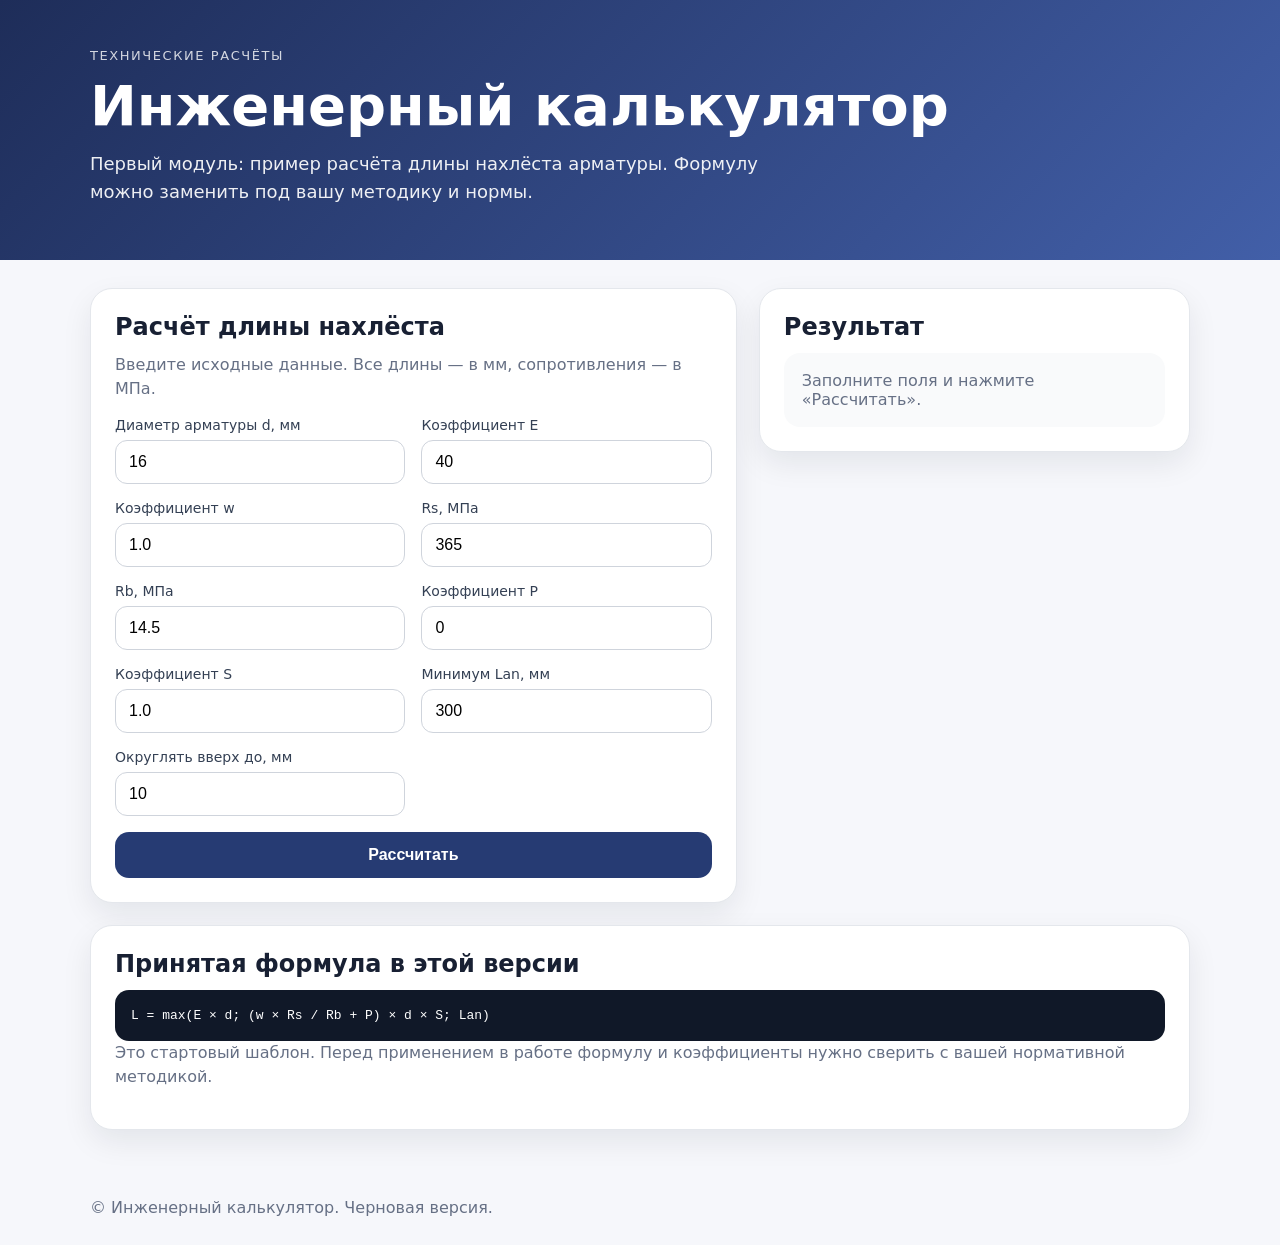
==== index.html @ dcd6c92c "Add files via upload" ====
<!doctype html>
<html lang="ru">
<head>
  <meta charset="utf-8" />
  <meta name="viewport" content="width=device-width, initial-scale=1" />
  <title>Инженерный калькулятор</title>
  <link rel="stylesheet" href="style.css" />
</head>
<body>
  <header class="hero">
    <div class="container">
      <p class="eyebrow">Технические расчёты</p>
      <h1>Инженерный калькулятор</h1>
      <p class="lead">Первый модуль: пример расчёта длины нахлёста арматуры. Формулу можно заменить под вашу методику и нормы.</p>
    </div>
  </header>

  <main class="container layout">
    <section class="card">
      <h2>Расчёт длины нахлёста</h2>
      <p class="muted">Введите исходные данные. Все длины — в мм, сопротивления — в МПа.</p>

      <form id="lap-form" class="form-grid">
        <label>
          Диаметр арматуры d, мм
          <input id="d" type="number" step="0.1" min="1" value="16" required />
        </label>

        <label>
          Коэффициент E
          <input id="E" type="number" step="0.1" value="40" required />
        </label>

        <label>
          Коэффициент w
          <input id="w" type="number" step="0.01" value="1.0" required />
        </label>

        <label>
          Rs, МПа
          <input id="Rs" type="number" step="0.1" value="365" required />
        </label>

        <label>
          Rb, МПа
          <input id="Rb" type="number" step="0.1" min="0.1" value="14.5" required />
        </label>

        <label>
          Коэффициент P
          <input id="P" type="number" step="0.01" value="0" required />
        </label>

        <label>
          Коэффициент S
          <input id="S" type="number" step="0.01" value="1.0" required />
        </label>

        <label>
          Минимум Lan, мм
          <input id="Lan" type="number" step="1" value="300" required />
        </label>

        <label>
          Округлять вверх до, мм
          <input id="roundStep" type="number" step="1" min="1" value="10" required />
        </label>

        <button type="submit">Рассчитать</button>
      </form>
    </section>

    <section class="card result-card" aria-live="polite">
      <h2>Результат</h2>
      <div id="result" class="empty">
        Заполните поля и нажмите «Рассчитать».
      </div>
    </section>

    <section class="card notes">
      <h2>Принятая формула в этой версии</h2>
      <code>L = max(E × d; (w × Rs / Rb + P) × d × S; Lan)</code>
      <p class="muted">Это стартовый шаблон. Перед применением в работе формулу и коэффициенты нужно сверить с вашей нормативной методикой.</p>
    </section>
  </main>

  <footer class="footer">
    <div class="container">© Инженерный калькулятор. Черновая версия.</div>
  </footer>

  <script src="script.js"></script>
</body>
</html>
---- style.css ----
:root {
  --bg: #f6f7fb;
  --card: #ffffff;
  --text: #182033;
  --muted: #667085;
  --line: #e4e7ec;
  --accent: #263b73;
  --accent-light: #eef3ff;
  --danger: #b42318;
  --ok: #027a48;
  --shadow: 0 12px 30px rgba(16, 24, 40, 0.08);
}

* { box-sizing: border-box; }

body {
  margin: 0;
  font-family: system-ui, -apple-system, BlinkMacSystemFont, "Segoe UI", sans-serif;
  background: var(--bg);
  color: var(--text);
}

.container {
  width: min(1100px, calc(100% - 32px));
  margin: 0 auto;
}

.hero {
  padding: 48px 0 36px;
  background: linear-gradient(135deg, #1e2d59, #425fa8);
  color: white;
}

.eyebrow {
  margin: 0 0 10px;
  text-transform: uppercase;
  letter-spacing: 0.12em;
  font-size: 13px;
  opacity: 0.8;
}

h1, h2, p { margin-top: 0; }

h1 {
  font-size: clamp(34px, 5vw, 56px);
  margin-bottom: 12px;
}

h2 { margin-bottom: 12px; }

.lead {
  max-width: 720px;
  font-size: 18px;
  line-height: 1.55;
  opacity: 0.92;
}

.layout {
  display: grid;
  grid-template-columns: 1.2fr 0.8fr;
  gap: 22px;
  padding: 28px 0 40px;
}

.card {
  background: var(--card);
  border: 1px solid var(--line);
  border-radius: 22px;
  padding: 24px;
  box-shadow: var(--shadow);
}

.notes {
  grid-column: 1 / -1;
}

.muted {
  color: var(--muted);
  line-height: 1.5;
}

.form-grid {
  display: grid;
  grid-template-columns: repeat(2, minmax(0, 1fr));
  gap: 16px;
}

label {
  display: grid;
  gap: 7px;
  font-size: 14px;
  color: #344054;
}

input {
  width: 100%;
  padding: 12px 13px;
  border: 1px solid #cfd4dc;
  border-radius: 12px;
  font-size: 16px;
}

input:focus {
  outline: 3px solid var(--accent-light);
  border-color: var(--accent);
}

button {
  grid-column: 1 / -1;
  border: 0;
  border-radius: 14px;
  padding: 14px 18px;
  background: var(--accent);
  color: white;
  font-size: 16px;
  font-weight: 700;
  cursor: pointer;
}

button:hover { filter: brightness(1.08); }

.result-card {
  position: sticky;
  top: 20px;
  align-self: start;
}

.empty {
  color: var(--muted);
  background: #f9fafb;
  border-radius: 16px;
  padding: 18px;
}

.result-box {
  display: grid;
  gap: 12px;
}

.result-main {
  padding: 18px;
  border-radius: 18px;
  background: var(--accent-light);
}

.result-main strong {
  display: block;
  font-size: 34px;
  margin-top: 5px;
}

.check-ok { color: var(--ok); font-weight: 700; }
.check-warn { color: var(--danger); font-weight: 700; }

.table {
  width: 100%;
  border-collapse: collapse;
  overflow: hidden;
  border-radius: 14px;
}

.table th, .table td {
  padding: 10px 8px;
  border-bottom: 1px solid var(--line);
  text-align: left;
  font-size: 14px;
}

.table th { color: var(--muted); font-weight: 600; }

code {
  display: block;
  padding: 16px;
  border-radius: 14px;
  background: #101828;
  color: #ffffff;
  white-space: normal;
  line-height: 1.5;
}

.footer {
  padding: 28px 0;
  color: var(--muted);
}

@media (max-width: 820px) {
  .layout, .form-grid { grid-template-columns: 1fr; }
  .result-card { position: static; }
}
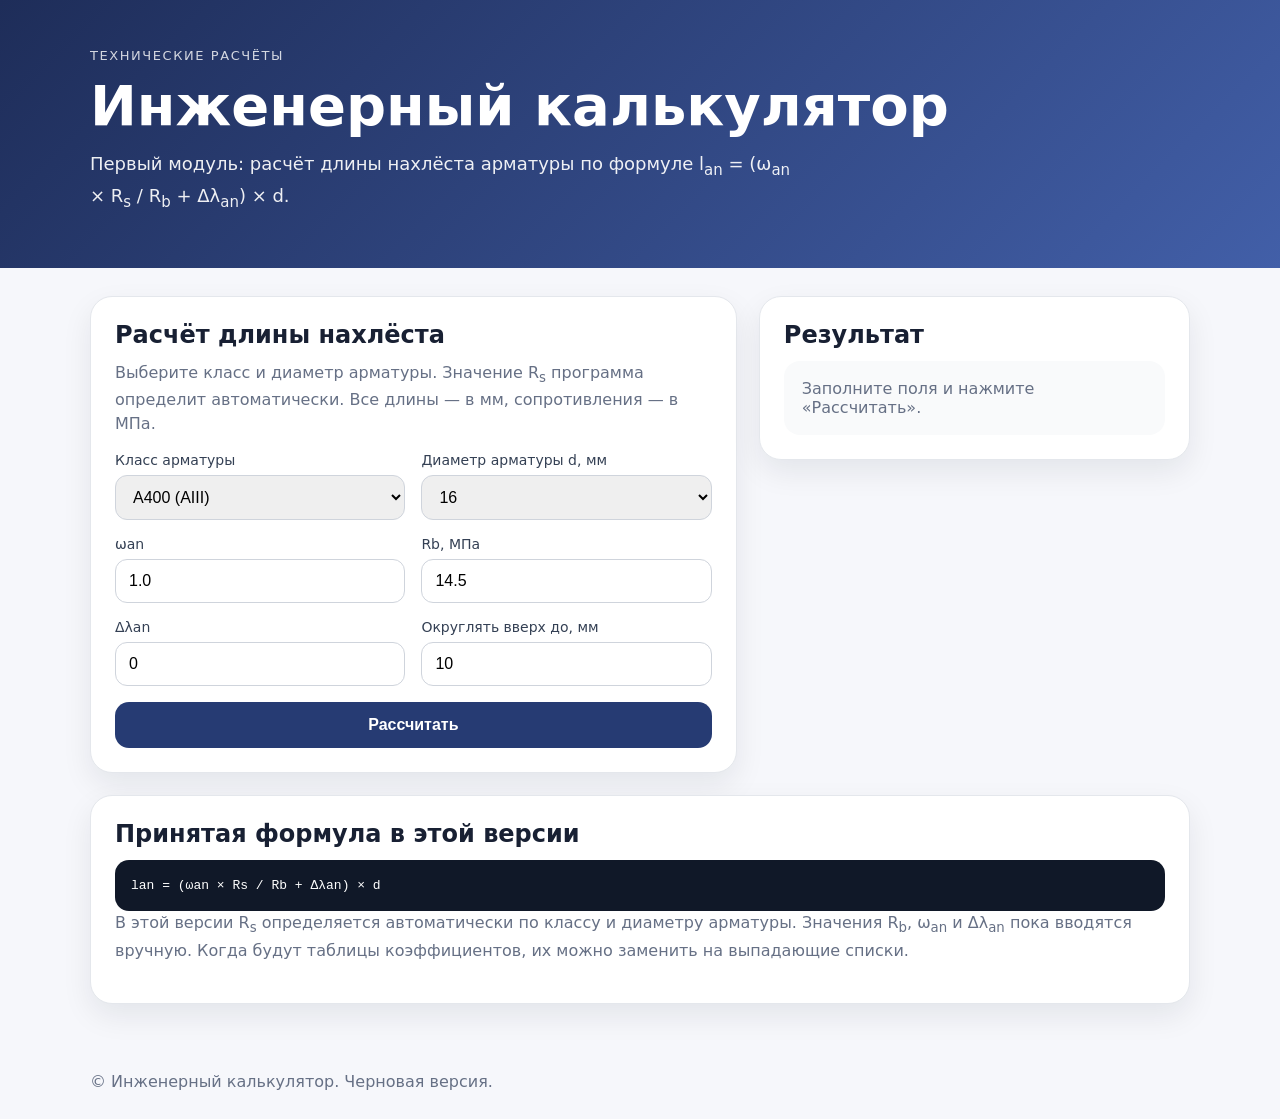
==== commit 939dc8a4: "Add files via upload" ====
--- a/index.html
+++ b/index.html
@@ -11,54 +11,59 @@
     <div class="container">
       <p class="eyebrow">Технические расчёты</p>
       <h1>Инженерный калькулятор</h1>
-      <p class="lead">Первый модуль: пример расчёта длины нахлёста арматуры. Формулу можно заменить под вашу методику и нормы.</p>
+      <p class="lead">Первый модуль: расчёт длины нахлёста арматуры по формуле l<sub>an</sub> = (ω<sub>an</sub> × R<sub>s</sub> / R<sub>b</sub> + Δλ<sub>an</sub>) × d.</p>
     </div>
   </header>
 
   <main class="container layout">
     <section class="card">
       <h2>Расчёт длины нахлёста</h2>
-      <p class="muted">Введите исходные данные. Все длины — в мм, сопротивления — в МПа.</p>
+      <p class="muted">Выберите класс и диаметр арматуры. Значение R<sub>s</sub> программа определит автоматически. Все длины — в мм, сопротивления — в МПа.</p>
 
       <form id="lap-form" class="form-grid">
         <label>
-          Диаметр арматуры d, мм
-          <input id="d" type="number" step="0.1" min="1" value="16" required />
+          Класс арматуры
+          <select id="rebarClass" required>
+            <option value="A240">A240 (AI)</option>
+            <option value="A300">A300 (AII)</option>
+            <option value="A400" selected>A400 (AIII)</option>
+            <option value="A500">A500</option>
+          </select>
         </label>
 
         <label>
-          Коэффициент E
-          <input id="E" type="number" step="0.1" value="40" required />
+          Диаметр арматуры d, мм
+          <select id="d" required>
+            <option value="6">6</option>
+            <option value="8">8</option>
+            <option value="10">10</option>
+            <option value="12">12</option>
+            <option value="14">14</option>
+            <option value="16" selected>16</option>
+            <option value="18">18</option>
+            <option value="20">20</option>
+            <option value="22">22</option>
+            <option value="25">25</option>
+            <option value="28">28</option>
+            <option value="32">32</option>
+            <option value="36">36</option>
+            <option value="40">40</option>
+          </select>
         </label>
 
         <label>
-          Коэффициент w
-          <input id="w" type="number" step="0.01" value="1.0" required />
-        </label>
-
-        <label>
-          Rs, МПа
-          <input id="Rs" type="number" step="0.1" value="365" required />
+          ωan
+          <input id="wan" type="number" step="0.01" value="1.0" required />
         </label>
 
         <label>
           Rb, МПа
-          <input id="Rb" type="number" step="0.1" min="0.1" value="14.5" required />
+          <input id="Rb" type="number" step="0.01" min="0.01" value="14.5" required />
         </label>
 
         <label>
-          Коэффициент P
-          <input id="P" type="number" step="0.01" value="0" required />
-        </label>
-
-        <label>
-          Коэффициент S
-          <input id="S" type="number" step="0.01" value="1.0" required />
-        </label>
-
-        <label>
-          Минимум Lan, мм
-          <input id="Lan" type="number" step="1" value="300" required />
+          Δλan
+          <input id="deltaLambdaAn" type="number" step="0.01" value="0" required />
         </label>
 
         <label>
@@ -79,8 +84,8 @@
 
     <section class="card notes">
       <h2>Принятая формула в этой версии</h2>
-      <code>L = max(E × d; (w × Rs / Rb + P) × d × S; Lan)</code>
-      <p class="muted">Это стартовый шаблон. Перед применением в работе формулу и коэффициенты нужно сверить с вашей нормативной методикой.</p>
+      <code>lan = (ωan × Rs / Rb + Δλan) × d</code>
+      <p class="muted">В этой версии R<sub>s</sub> определяется автоматически по классу и диаметру арматуры. Значения R<sub>b</sub>, ω<sub>an</sub> и Δλ<sub>an</sub> пока вводятся вручную. Когда будут таблицы коэффициентов, их можно заменить на выпадающие списки.</p>
     </section>
   </main>
 
--- a/style.css
+++ b/style.css
@@ -92,7 +92,7 @@
   color: #344054;
 }
 
-input {
+input, select {
   width: 100%;
   padding: 12px 13px;
   border: 1px solid #cfd4dc;
@@ -100,7 +100,7 @@
   font-size: 16px;
 }
 
-input:focus {
+input:focus, select:focus {
   outline: 3px solid var(--accent-light);
   border-color: var(--accent);
 }
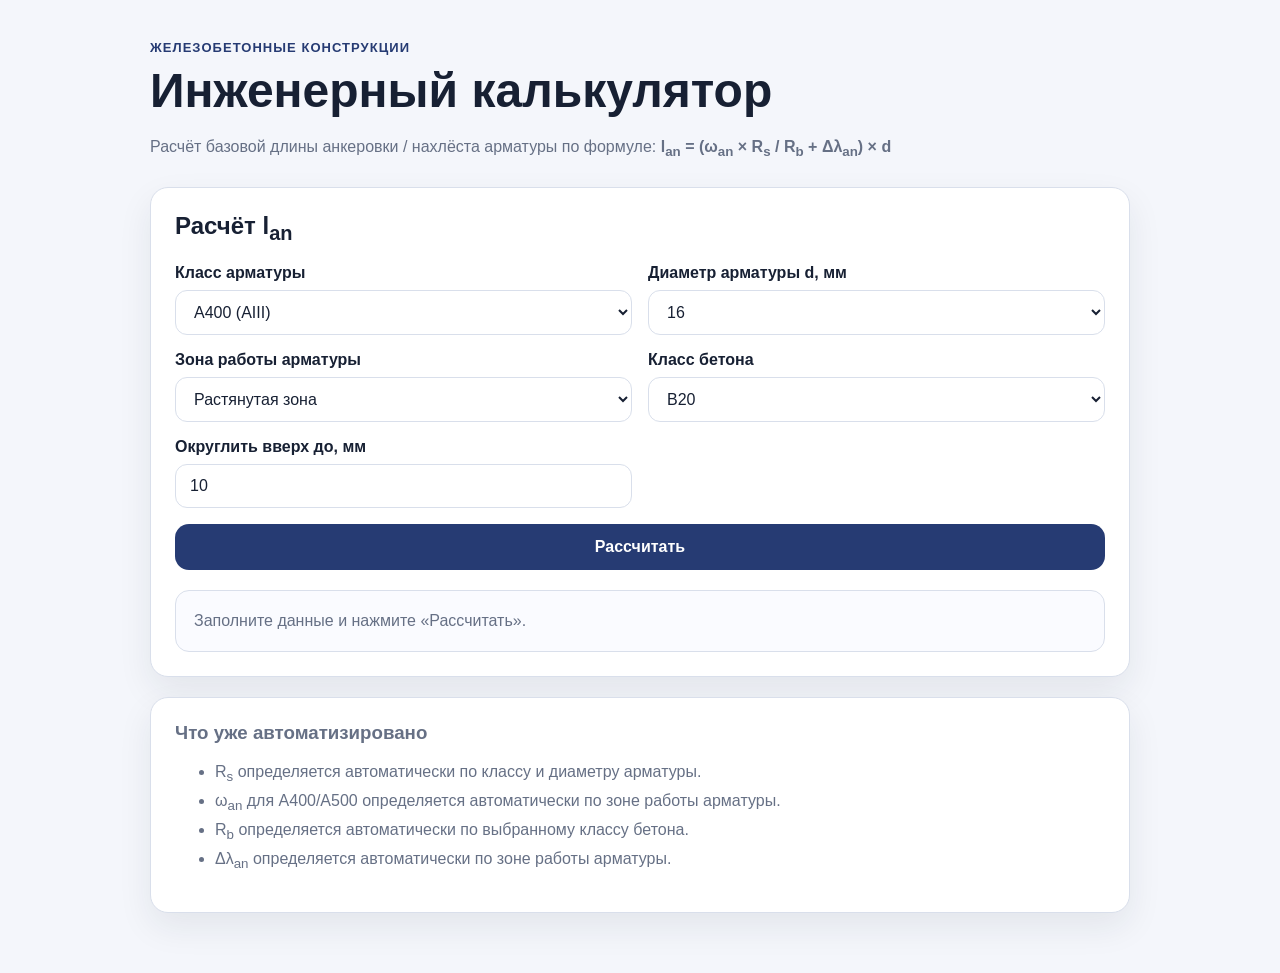
==== commit 3689f5c4: "Add files via upload" ====
--- a/index.html
+++ b/index.html
@@ -1,24 +1,24 @@
-<!doctype html>
+<!DOCTYPE html>
 <html lang="ru">
 <head>
-  <meta charset="utf-8" />
-  <meta name="viewport" content="width=device-width, initial-scale=1" />
+  <meta charset="UTF-8" />
+  <meta name="viewport" content="width=device-width, initial-scale=1.0" />
   <title>Инженерный калькулятор</title>
   <link rel="stylesheet" href="style.css" />
 </head>
 <body>
-  <header class="hero">
-    <div class="container">
-      <p class="eyebrow">Технические расчёты</p>
+  <main class="page">
+    <section class="hero">
+      <p class="eyebrow">Железобетонные конструкции</p>
       <h1>Инженерный калькулятор</h1>
-      <p class="lead">Первый модуль: расчёт длины нахлёста арматуры по формуле l<sub>an</sub> = (ω<sub>an</sub> × R<sub>s</sub> / R<sub>b</sub> + Δλ<sub>an</sub>) × d.</p>
-    </div>
-  </header>
+      <p class="lead">
+        Расчёт базовой длины анкеровки / нахлёста арматуры по формуле:
+        <strong>l<sub>an</sub> = (ω<sub>an</sub> × R<sub>s</sub> / R<sub>b</sub> + Δλ<sub>an</sub>) × d</strong>
+      </p>
+    </section>
 
-  <main class="container layout">
     <section class="card">
-      <h2>Расчёт длины нахлёста</h2>
-      <p class="muted">Выберите класс и диаметр арматуры. Значение R<sub>s</sub> программа определит автоматически. Все длины — в мм, сопротивления — в МПа.</p>
+      <h2>Расчёт l<sub>an</sub></h2>
 
       <form id="lap-form" class="form-grid">
         <label>
@@ -28,6 +28,7 @@
             <option value="A300">A300 (AII)</option>
             <option value="A400" selected>A400 (AIII)</option>
             <option value="A500">A500</option>
+            <option value="A600">A600</option>
           </select>
         </label>
 
@@ -52,46 +53,59 @@
         </label>
 
         <label>
-          ωan
-          <input id="wan" type="number" step="0.01" value="1.0" required />
+          Зона работы арматуры
+          <select id="stressZone" required>
+            <option value="tension" selected>Растянутая зона</option>
+            <option value="compression">Сжатая зона</option>
+          </select>
         </label>
 
         <label>
-          Rb, МПа
-          <input id="Rb" type="number" step="0.01" min="0.01" value="14.5" required />
+          Класс бетона
+          <select id="concreteClass" required>
+            <option value="B3.5">B3.5</option>
+            <option value="B5">B5</option>
+            <option value="B7.5">B7.5</option>
+            <option value="B10">B10</option>
+            <option value="B12.5">B12.5</option>
+            <option value="B15">B15</option>
+            <option value="B20" selected>B20</option>
+            <option value="B25">B25</option>
+            <option value="B30">B30</option>
+            <option value="B35">B35</option>
+            <option value="B40">B40</option>
+            <option value="B45">B45</option>
+            <option value="B50">B50</option>
+            <option value="B55">B55</option>
+            <option value="B60">B60</option>
+          </select>
         </label>
 
-        <label>
-          Δλan
-          <input id="deltaLambdaAn" type="number" step="0.01" value="0" required />
-        </label>
+
 
         <label>
-          Округлять вверх до, мм
+          Округлить вверх до, мм
           <input id="roundStep" type="number" step="1" min="1" value="10" required />
         </label>
 
         <button type="submit">Рассчитать</button>
       </form>
-    </section>
 
-    <section class="card result-card" aria-live="polite">
-      <h2>Результат</h2>
-      <div id="result" class="empty">
-        Заполните поля и нажмите «Рассчитать».
+      <div id="result" class="result-box muted">
+        Заполните данные и нажмите «Рассчитать».
       </div>
     </section>
 
-    <section class="card notes">
-      <h2>Принятая формула в этой версии</h2>
-      <code>lan = (ωan × Rs / Rb + Δλan) × d</code>
-      <p class="muted">В этой версии R<sub>s</sub> определяется автоматически по классу и диаметру арматуры. Значения R<sub>b</sub>, ω<sub>an</sub> и Δλ<sub>an</sub> пока вводятся вручную. Когда будут таблицы коэффициентов, их можно заменить на выпадающие списки.</p>
+    <section class="note">
+      <h3>Что уже автоматизировано</h3>
+      <ul>
+        <li>R<sub>s</sub> определяется автоматически по классу и диаметру арматуры.</li>
+        <li>ω<sub>an</sub> для A400/A500 определяется автоматически по зоне работы арматуры.</li>
+        <li>R<sub>b</sub> определяется автоматически по выбранному классу бетона.</li>
+        <li>Δλ<sub>an</sub> определяется автоматически по зоне работы арматуры.</li>
+      </ul>
     </section>
   </main>
-
-  <footer class="footer">
-    <div class="container">© Инженерный калькулятор. Черновая версия.</div>
-  </footer>
 
   <script src="script.js"></script>
 </body>
--- a/style.css
+++ b/style.css
@@ -1,82 +1,71 @@
 :root {
-  --bg: #f6f7fb;
+  --bg: #f4f6fb;
   --card: #ffffff;
-  --text: #182033;
+  --text: #172033;
   --muted: #667085;
-  --line: #e4e7ec;
   --accent: #263b73;
-  --accent-light: #eef3ff;
-  --danger: #b42318;
-  --ok: #027a48;
-  --shadow: 0 12px 30px rgba(16, 24, 40, 0.08);
+  --accent-hover: #1d2e59;
+  --border: #d9dfeb;
+  --success-bg: #eefaf3;
+  --success-border: #9fd8b5;
+  --error-bg: #fff2f2;
+  --error-border: #f1a7a7;
 }
 
-* { box-sizing: border-box; }
+* {
+  box-sizing: border-box;
+}
 
 body {
   margin: 0;
-  font-family: system-ui, -apple-system, BlinkMacSystemFont, "Segoe UI", sans-serif;
+  font-family: Arial, sans-serif;
   background: var(--bg);
   color: var(--text);
 }
 
-.container {
-  width: min(1100px, calc(100% - 32px));
+.page {
+  width: min(980px, 92vw);
   margin: 0 auto;
+  padding: 40px 0;
 }
 
 .hero {
-  padding: 48px 0 36px;
-  background: linear-gradient(135deg, #1e2d59, #425fa8);
-  color: white;
+  margin-bottom: 24px;
 }
 
 .eyebrow {
-  margin: 0 0 10px;
+  margin: 0 0 8px;
+  color: var(--accent);
+  font-weight: 700;
   text-transform: uppercase;
-  letter-spacing: 0.12em;
+  letter-spacing: 0.08em;
   font-size: 13px;
-  opacity: 0.8;
 }
 
-h1, h2, p { margin-top: 0; }
-
 h1 {
-  font-size: clamp(34px, 5vw, 56px);
-  margin-bottom: 12px;
+  margin: 0 0 12px;
+  font-size: clamp(32px, 5vw, 48px);
 }
 
-h2 { margin-bottom: 12px; }
-
 .lead {
-  max-width: 720px;
-  font-size: 18px;
-  line-height: 1.55;
-  opacity: 0.92;
+  max-width: 780px;
+  color: var(--muted);
+  line-height: 1.6;
 }
 
-.layout {
-  display: grid;
-  grid-template-columns: 1.2fr 0.8fr;
-  gap: 22px;
-  padding: 28px 0 40px;
+.card,
+.note {
+  background: var(--card);
+  border: 1px solid var(--border);
+  border-radius: 18px;
+  padding: 24px;
+  box-shadow: 0 14px 34px rgba(23, 32, 51, 0.08);
+  margin-bottom: 20px;
 }
 
-.card {
-  background: var(--card);
-  border: 1px solid var(--line);
-  border-radius: 22px;
-  padding: 24px;
-  box-shadow: var(--shadow);
-}
-
-.notes {
-  grid-column: 1 / -1;
-}
-
-.muted {
-  color: var(--muted);
-  line-height: 1.5;
+h2,
+h3 {
+  margin-top: 0;
 }
 
 .form-grid {
@@ -86,104 +75,107 @@
 }
 
 label {
-  display: grid;
-  gap: 7px;
-  font-size: 14px;
-  color: #344054;
+  display: flex;
+  flex-direction: column;
+  gap: 8px;
+  font-weight: 700;
 }
 
-input, select {
+input,
+select {
   width: 100%;
-  padding: 12px 13px;
-  border: 1px solid #cfd4dc;
+  border: 1px solid var(--border);
   border-radius: 12px;
+  padding: 12px 14px;
   font-size: 16px;
-}
-
-input:focus, select:focus {
-  outline: 3px solid var(--accent-light);
-  border-color: var(--accent);
+  background: #fff;
+  color: var(--text);
 }
 
 button {
   grid-column: 1 / -1;
-  border: 0;
+  border: none;
   border-radius: 14px;
   padding: 14px 18px;
   background: var(--accent);
-  color: white;
+  color: #fff;
+  font-weight: 700;
   font-size: 16px;
-  font-weight: 700;
   cursor: pointer;
 }
 
-button:hover { filter: brightness(1.08); }
-
-.result-card {
-  position: sticky;
-  top: 20px;
-  align-self: start;
-}
-
-.empty {
-  color: var(--muted);
-  background: #f9fafb;
-  border-radius: 16px;
-  padding: 18px;
+button:hover {
+  background: var(--accent-hover);
 }
 
 .result-box {
-  display: grid;
-  gap: 12px;
+  margin-top: 20px;
+  border: 1px solid var(--success-border);
+  background: var(--success-bg);
+  border-radius: 14px;
+  padding: 18px;
+  line-height: 1.5;
+}
+
+.result-box.muted {
+  border-color: var(--border);
+  background: #fafbff;
+  color: var(--muted);
+}
+
+.result-box.error {
+  border-color: var(--error-border);
+  background: var(--error-bg);
 }
 
 .result-main {
-  padding: 18px;
-  border-radius: 18px;
-  background: var(--accent-light);
+  font-size: 20px;
+  margin: 0 0 14px;
 }
 
 .result-main strong {
-  display: block;
-  font-size: 34px;
-  margin-top: 5px;
+  font-size: 28px;
+  color: var(--accent);
 }
-
-.check-ok { color: var(--ok); font-weight: 700; }
-.check-warn { color: var(--danger); font-weight: 700; }
 
 .table {
   width: 100%;
   border-collapse: collapse;
+  margin-top: 12px;
   overflow: hidden;
-  border-radius: 14px;
+  border-radius: 12px;
 }
 
-.table th, .table td {
-  padding: 10px 8px;
-  border-bottom: 1px solid var(--line);
+.table th,
+.table td {
+  border-bottom: 1px solid var(--border);
+  padding: 10px;
   text-align: left;
-  font-size: 14px;
 }
 
-.table th { color: var(--muted); font-weight: 600; }
-
-code {
-  display: block;
-  padding: 16px;
-  border-radius: 14px;
-  background: #101828;
-  color: #ffffff;
-  white-space: normal;
-  line-height: 1.5;
+.table th {
+  background: #f4f6fb;
 }
 
-.footer {
-  padding: 28px 0;
+.table tr:last-child td {
+  border-bottom: none;
+}
+
+.note {
   color: var(--muted);
 }
 
-@media (max-width: 820px) {
-  .layout, .form-grid { grid-template-columns: 1fr; }
-  .result-card { position: static; }
+.note li {
+  margin-bottom: 8px;
 }
+
+@media (max-width: 720px) {
+  .form-grid {
+    grid-template-columns: 1fr;
+  }
+
+  .card,
+  .note {
+    padding: 18px;
+  }
+}
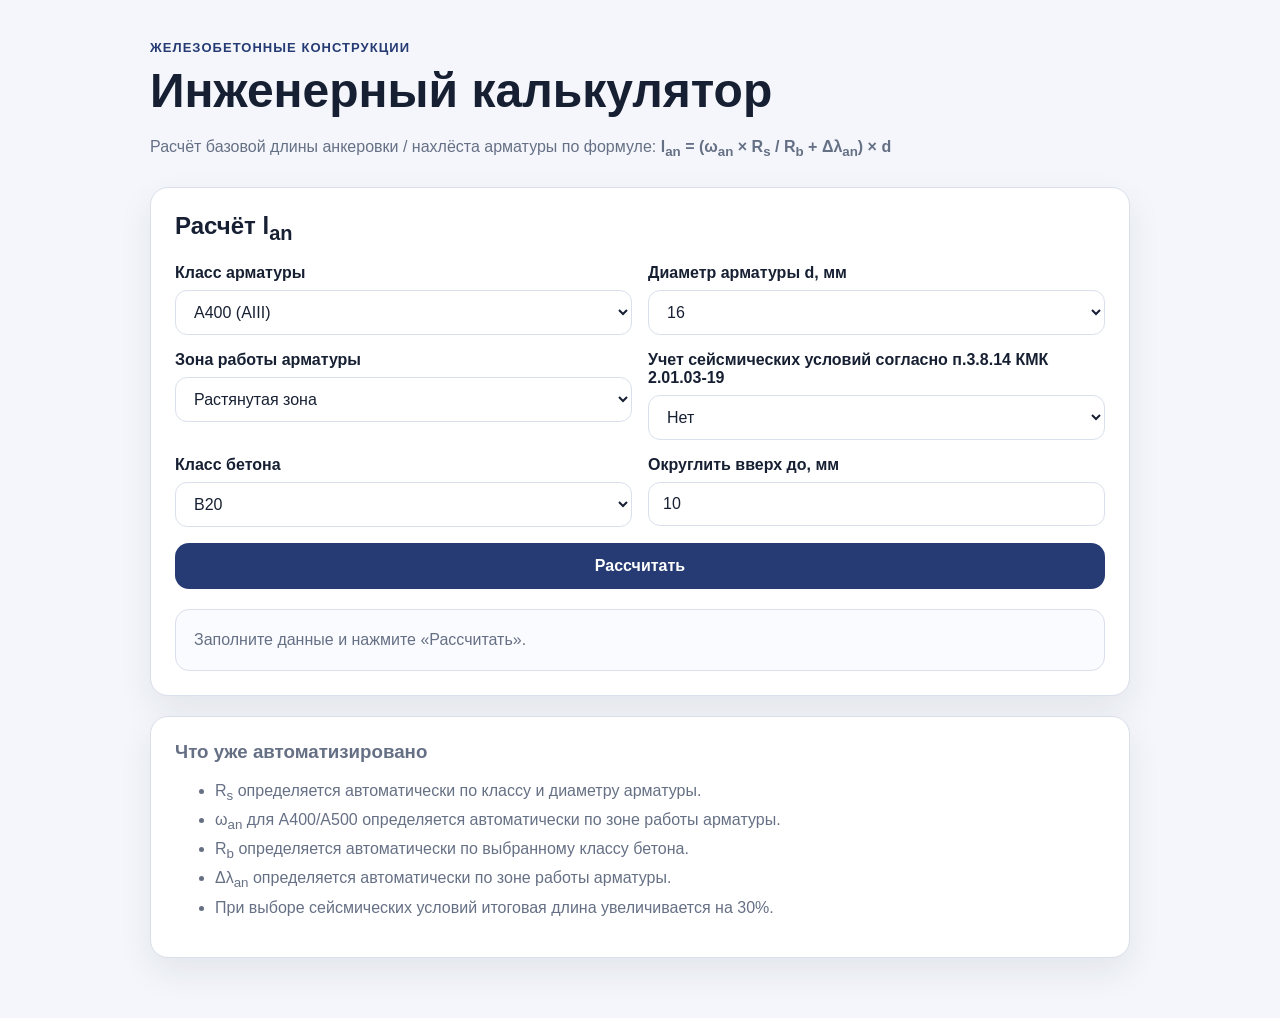
==== commit 6cb33825: "Add files via upload" ====
--- a/index.html
+++ b/index.html
@@ -61,6 +61,14 @@
         </label>
 
         <label>
+          Учет сейсмических условий согласно п.3.8.14 КМК 2.01.03-19
+          <select id="seismicIncrease" required>
+            <option value="no" selected>Нет</option>
+            <option value="yes">Да</option>
+          </select>
+        </label>
+
+        <label>
           Класс бетона
           <select id="concreteClass" required>
             <option value="B3.5">B3.5</option>
@@ -103,6 +111,7 @@
         <li>ω<sub>an</sub> для A400/A500 определяется автоматически по зоне работы арматуры.</li>
         <li>R<sub>b</sub> определяется автоматически по выбранному классу бетона.</li>
         <li>Δλ<sub>an</sub> определяется автоматически по зоне работы арматуры.</li>
+        <li>При выборе сейсмических условий итоговая длина увеличивается на 30%.</li>
       </ul>
     </section>
   </main>
--- a/style.css
+++ b/style.css
@@ -179,3 +179,10 @@
     padding: 18px;
   }
 }
+
+
+.version {
+  margin-top: -8px;
+  color: var(--muted);
+  font-size: 14px;
+}
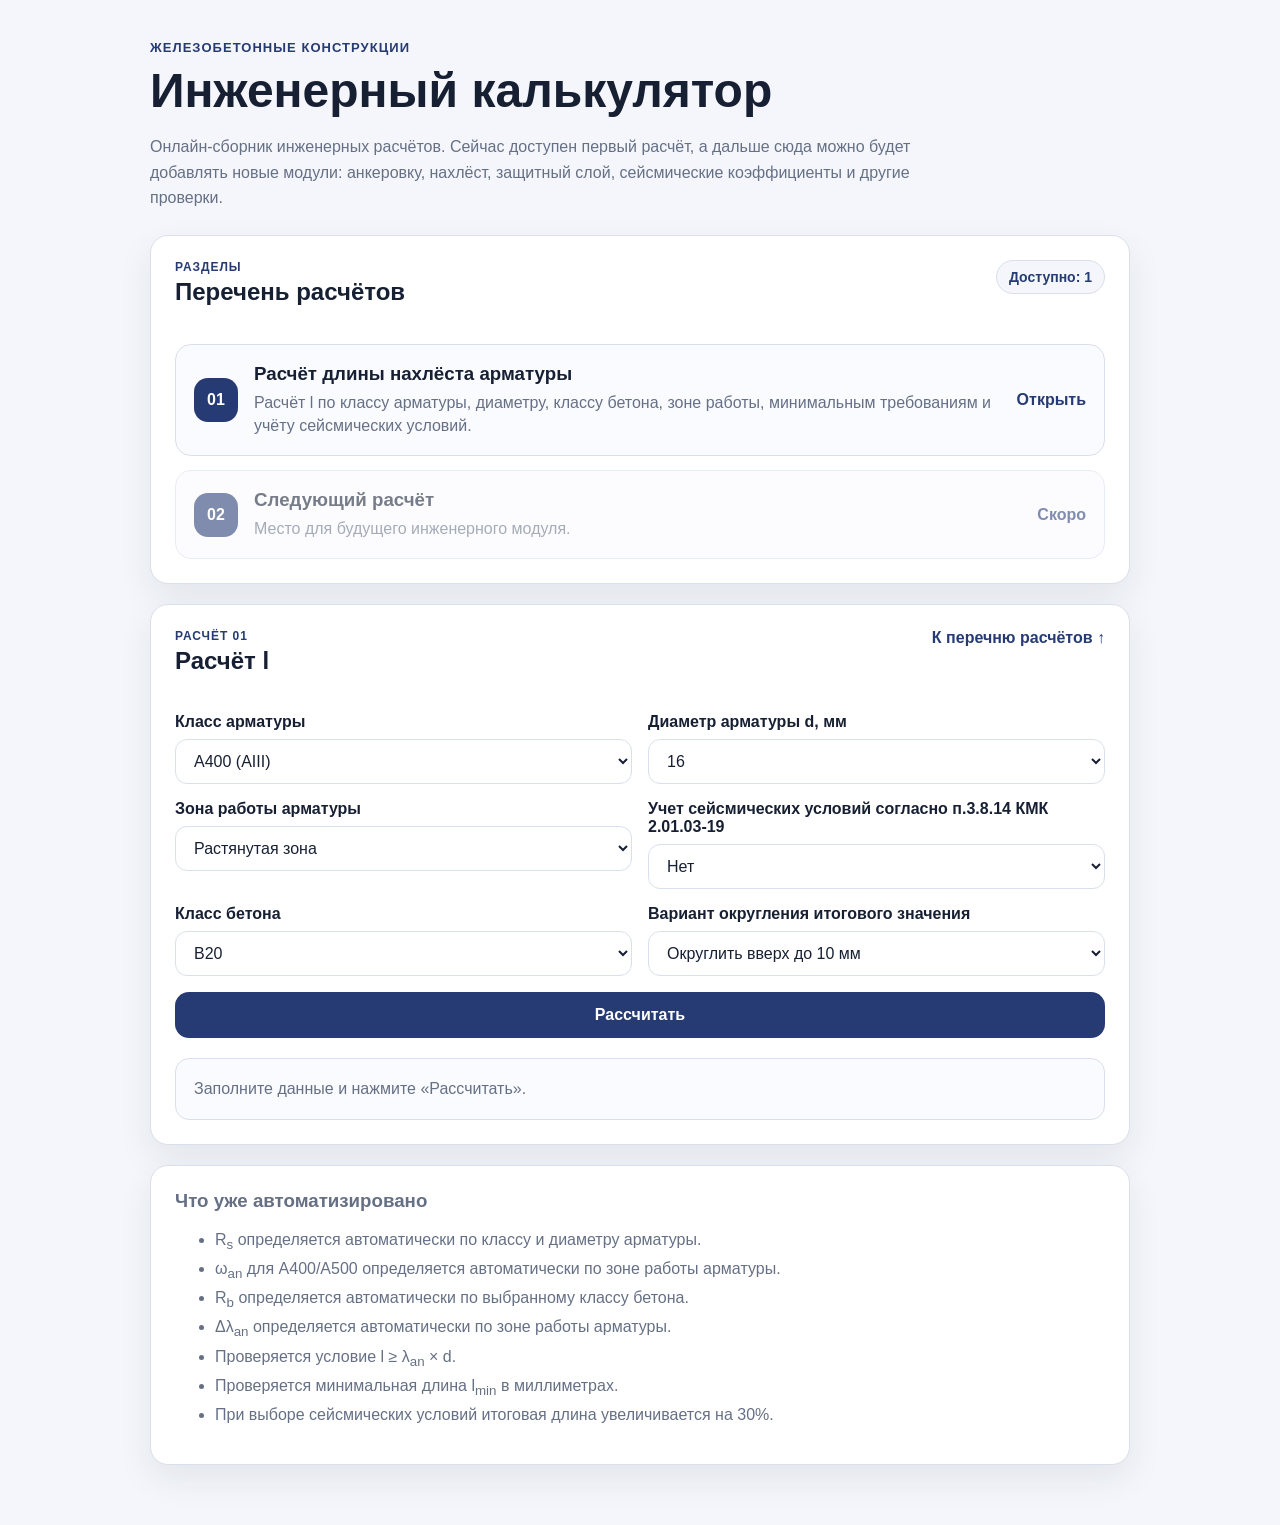
==== commit a48d75dc: "Add files via upload" ====
--- a/index.html
+++ b/index.html
@@ -7,18 +7,58 @@
   <link rel="stylesheet" href="style.css" />
 </head>
 <body>
-  <main class="page">
+  <main id="top" class="page">
     <section class="hero">
       <p class="eyebrow">Железобетонные конструкции</p>
       <h1>Инженерный калькулятор</h1>
       <p class="lead">
-        Расчёт базовой длины анкеровки / нахлёста арматуры по формуле:
-        <strong>l<sub>an</sub> = (ω<sub>an</sub> × R<sub>s</sub> / R<sub>b</sub> + Δλ<sub>an</sub>) × d</strong>
+        Онлайн-сборник инженерных расчётов. Сейчас доступен первый расчёт,
+        а дальше сюда можно будет добавлять новые модули: анкеровку, нахлёст,
+        защитный слой, сейсмические коэффициенты и другие проверки.
       </p>
     </section>
 
-    <section class="card">
-      <h2>Расчёт l<sub>an</sub></h2>
+    <section class="catalog card">
+      <div class="section-title">
+        <div>
+          <p class="eyebrow small">Разделы</p>
+          <h2>Перечень расчётов</h2>
+        </div>
+        <span class="badge">Доступно: 1</span>
+      </div>
+
+      <div class="calc-list">
+        <a class="calc-card active" href="#lap-calculation">
+          <span class="calc-number">01</span>
+          <div>
+            <h3>Расчёт длины нахлёста арматуры</h3>
+            <p>
+              Расчёт l по классу арматуры, диаметру, классу бетона,
+              зоне работы, минимальным требованиям и учёту сейсмических условий.
+            </p>
+          </div>
+          <span class="calc-status">Открыть</span>
+        </a>
+
+        <div class="calc-card disabled">
+          <span class="calc-number">02</span>
+          <div>
+            <h3>Следующий расчёт</h3>
+            <p>Место для будущего инженерного модуля.</p>
+          </div>
+          <span class="calc-status">Скоро</span>
+        </div>
+      </div>
+    </section>
+
+<section id="lap-calculation" class="card calculator-section">
+      <div class="section-title">
+        <div>
+          <p class="eyebrow small">Расчёт 01</p>
+          <h2>Расчёт l</h2>
+        </div>
+        <a class="back-link" href="#top">К перечню расчётов ↑</a>
+      </div>
 
       <form id="lap-form" class="form-grid">
         <label>
@@ -92,8 +132,12 @@
 
 
         <label>
-          Округлить вверх до, мм
-          <input id="roundStep" type="number" step="1" min="1" value="10" required />
+          Вариант округления итогового значения
+          <select id="roundStep" required>
+            <option value="0">Без округления</option>
+            <option value="5">Округлить вверх до 5 мм</option>
+            <option value="10" selected>Округлить вверх до 10 мм</option>
+          </select>
         </label>
 
         <button type="submit">Рассчитать</button>
@@ -111,6 +155,8 @@
         <li>ω<sub>an</sub> для A400/A500 определяется автоматически по зоне работы арматуры.</li>
         <li>R<sub>b</sub> определяется автоматически по выбранному классу бетона.</li>
         <li>Δλ<sub>an</sub> определяется автоматически по зоне работы арматуры.</li>
+        <li>Проверяется условие l ≥ λ<sub>an</sub> × d.</li>
+        <li>Проверяется минимальная длина l<sub>min</sub> в миллиметрах.</li>
         <li>При выборе сейсмических условий итоговая длина увеличивается на 30%.</li>
       </ul>
     </section>
--- a/style.css
+++ b/style.css
@@ -186,3 +186,123 @@
   color: var(--muted);
   font-size: 14px;
 }
+
+
+.section-title {
+  display: flex;
+  justify-content: space-between;
+  align-items: flex-start;
+  gap: 16px;
+  margin-bottom: 18px;
+}
+
+.eyebrow.small {
+  font-size: 12px;
+  margin-bottom: 4px;
+}
+
+.badge {
+  display: inline-flex;
+  align-items: center;
+  white-space: nowrap;
+  border: 1px solid var(--border);
+  border-radius: 999px;
+  padding: 8px 12px;
+  color: var(--accent);
+  background: #f4f6fb;
+  font-weight: 700;
+  font-size: 14px;
+}
+
+.calc-list {
+  display: grid;
+  gap: 14px;
+}
+
+.calc-card {
+  display: grid;
+  grid-template-columns: auto 1fr auto;
+  gap: 16px;
+  align-items: center;
+  padding: 18px;
+  border: 1px solid var(--border);
+  border-radius: 16px;
+  background: #fafbff;
+  color: var(--text);
+  text-decoration: none;
+  transition: transform 0.15s ease, box-shadow 0.15s ease, border-color 0.15s ease;
+}
+
+.calc-card.active:hover {
+  transform: translateY(-2px);
+  border-color: var(--accent);
+  box-shadow: 0 12px 26px rgba(23, 32, 51, 0.08);
+}
+
+.calc-card.disabled {
+  opacity: 0.58;
+  cursor: not-allowed;
+}
+
+.calc-card h3 {
+  margin: 0 0 6px;
+  color: var(--text);
+}
+
+.calc-card p {
+  margin: 0;
+  color: var(--muted);
+  line-height: 1.45;
+}
+
+.calc-number {
+  display: inline-flex;
+  align-items: center;
+  justify-content: center;
+  width: 44px;
+  height: 44px;
+  border-radius: 14px;
+  background: var(--accent);
+  color: #fff;
+  font-weight: 700;
+}
+
+.calc-status {
+  color: var(--accent);
+  font-weight: 700;
+  white-space: nowrap;
+}
+
+.back-link {
+  color: var(--accent);
+  font-weight: 700;
+  text-decoration: none;
+  white-space: nowrap;
+}
+
+.back-link:hover {
+  text-decoration: underline;
+}
+
+.calculator-section {
+  scroll-margin-top: 20px;
+}
+
+@media (max-width: 720px) {
+  .section-title {
+    flex-direction: column;
+  }
+
+  .calc-card {
+    grid-template-columns: 1fr;
+  }
+
+  .calc-number {
+    width: 40px;
+    height: 40px;
+  }
+
+  .back-link {
+    white-space: normal;
+  }
+}
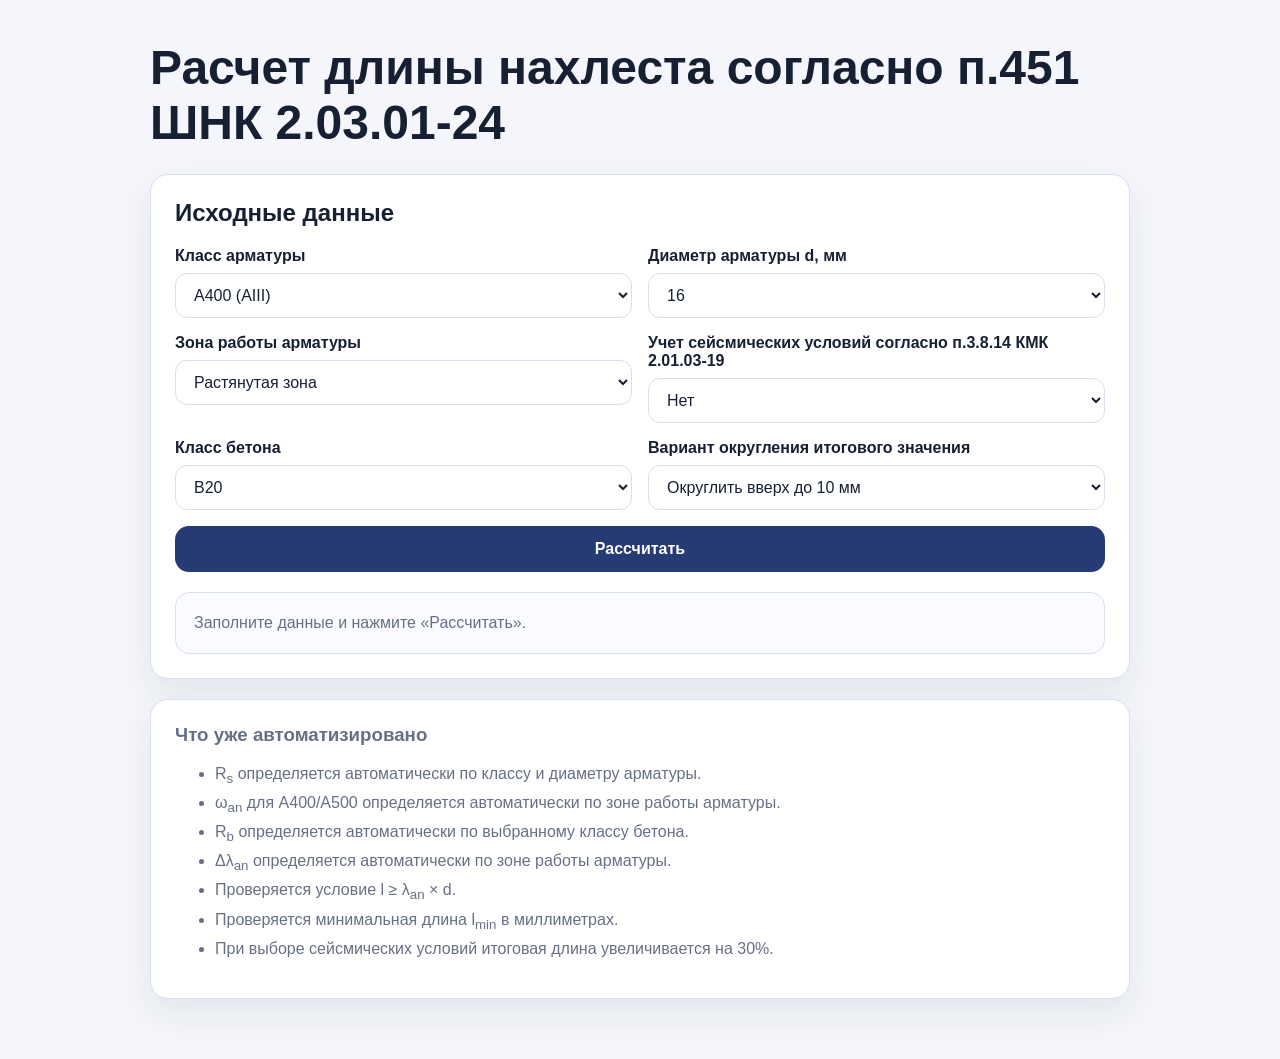
==== commit 35f38dd2: "Add files via upload" ====
--- a/index.html
+++ b/index.html
@@ -9,56 +9,10 @@
 <body>
   <main id="top" class="page">
     <section class="hero">
-      <p class="eyebrow">Железобетонные конструкции</p>
-      <h1>Инженерный калькулятор</h1>
-      <p class="lead">
-        Онлайн-сборник инженерных расчётов. Сейчас доступен первый расчёт,
-        а дальше сюда можно будет добавлять новые модули: анкеровку, нахлёст,
-        защитный слой, сейсмические коэффициенты и другие проверки.
-      </p>
+      <h1>Расчет длины нахлеста согласно п.451 ШНК 2.03.01-24</h1>
     </section>
-
-    <section class="catalog card">
-      <div class="section-title">
-        <div>
-          <p class="eyebrow small">Разделы</p>
-          <h2>Перечень расчётов</h2>
-        </div>
-        <span class="badge">Доступно: 1</span>
-      </div>
-
-      <div class="calc-list">
-        <a class="calc-card active" href="#lap-calculation">
-          <span class="calc-number">01</span>
-          <div>
-            <h3>Расчёт длины нахлёста арматуры</h3>
-            <p>
-              Расчёт l по классу арматуры, диаметру, классу бетона,
-              зоне работы, минимальным требованиям и учёту сейсмических условий.
-            </p>
-          </div>
-          <span class="calc-status">Открыть</span>
-        </a>
-
-        <div class="calc-card disabled">
-          <span class="calc-number">02</span>
-          <div>
-            <h3>Следующий расчёт</h3>
-            <p>Место для будущего инженерного модуля.</p>
-          </div>
-          <span class="calc-status">Скоро</span>
-        </div>
-      </div>
-    </section>
-
 <section id="lap-calculation" class="card calculator-section">
-      <div class="section-title">
-        <div>
-          <p class="eyebrow small">Расчёт 01</p>
-          <h2>Расчёт l</h2>
-        </div>
-        <a class="back-link" href="#top">К перечню расчётов ↑</a>
-      </div>
+      <h2>Исходные данные</h2>
 
       <form id="lap-form" class="form-grid">
         <label>
